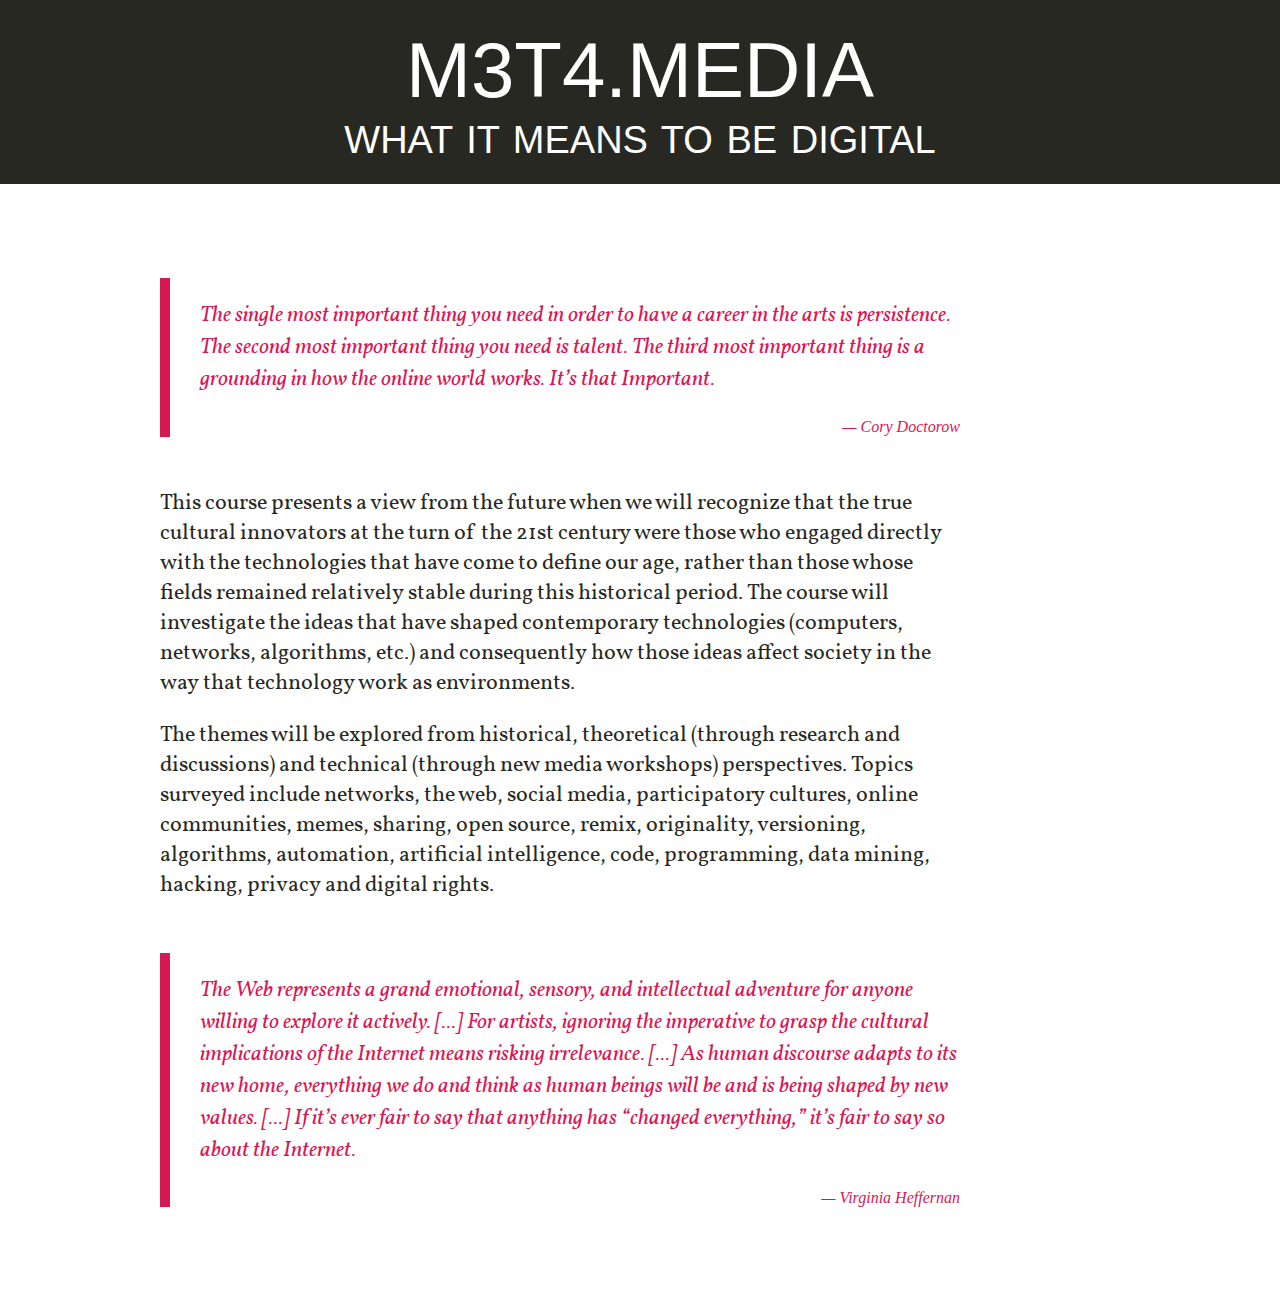
==== index.html @ 71fd93f4 "created initial index page" ====
<!DOCTYPE html>
<html lang="en" dir="ltr">

<head>

  <title> M3T4.MEDIA </title>
  <meta name="author" content="Nick Briz">
  <meta name="description" content="Research studio course at the School of the Art Institue of Chicago about what it means to be digital.">

  <meta property="og:title" content="M3T4.MEDIA">
  <meta property="og:description" content="Research studio course at the School of the Art Institue of Chicago about what it means to be digital.">
  <!-- <meta property="og:image" content="http://euro-travel-example.com/thumbnail.jpg"> -->
  <!-- <meta property="og:url" content="http://euro-travel-example.com/index.htm"> -->
  <meta name="twitter:card" content="summary_large_image">

  <meta charset="utf-8">
  <meta name="viewport" content="width=device-width, initial-scale=1">

  <link rel="icon" type="image/png" href="images/favicon.gif">
  <link rel="stylesheet" href="css/normalize.css">
  <link rel="stylesheet" href="css/styles.css">

</head>

<body>

  <header>
    <h1> M3T4.MEDIA </h1>
    <h2> what it means to be digital </h2>
  </header>

  <section>

    <div class="container">
      <blockquote cite="https://www.goodreads.com/book/show/20763766-information-doesn-t-want-to-be-free">
        <p>The single most important thing you need in order to have a career in the arts is persistence. The second most important thing you need is talent. The third most important thing is a grounding in how the online world works. It’s that Important.</p>
        <cite>
          <a href="https://www.goodreads.com/book/show/20763766-information-doesn-t-want-to-be-free" target="_blank">Cory Doctorow</a>
        </cite>
      </blockquote>
    </div>

    <div class="container">
      <article>
        <p>This course presents a view from the future when we will recognize that the true cultural innovators at the turn of the 21st century were those who engaged directly with the technologies that have come to define our age, rather than those whose fields remained relatively stable during this historical period. The course will investigate the ideas that have shaped contemporary technologies (computers, networks, algorithms, etc.) and consequently how those ideas affect society in the way that technology work as environments.</p>
        <p>The themes will be explored from historical, theoretical (through research and discussions) and technical (through new media workshops) perspectives. Topics surveyed include networks, the web, social media, participatory cultures, online communities, memes, sharing, open source,  remix, originality, versioning, algorithms, automation, artificial intelligence, code, programming, data mining, hacking, privacy and digital rights.</p>
      </article>
    </div>

    <div class="container">
      <blockquote cite="https://www.goodreads.com/book/show/23492802-magic-and-loss">
        <p>The Web represents a grand emotional, sensory, and intellectual adventure for anyone willing to explore it actively. [...] For artists, ignoring the imperative to grasp the cultural implications of the Internet means risking irrelevance. [...] As human discourse adapts to its new home, everything we do and think as human beings will be and is being shaped by new values. [...] If it’s ever fair to say that anything has “changed everything,” it’s fair to say so about the Internet.</p>
        <cite>
          <a href="https://www.goodreads.com/book/show/23492802-magic-and-loss" target="_blank">Virginia Heffernan</a>
        </cite>
      </blockquote>
    </div>


  </section>


</body>

</html>
---- css/styles.css ----
/*         -         -         -         -         -          -          -          -           */
/*      styles below inspired by >>> http://jackschaedler.github.io/circles-sines-signals/      */
/*         -         -         -         -         --          -          -                     */

/* ~'~._.~'~._.~'~._.~'~._.~'~._.~'~. GENERAL '~._.~'~._.~'~._.~'~._.~'~._.~'~*/
/* ~'~._.~'~._.~'~._.~'~._.~'~._.~'~._.~'~._.~'~._.~'~._.~'~._.~'~._.~'~._.~'~*/

:root {
  --pink: #de4173;
  --red: #D71855;
  --blue: #00BEE3;
  --grey1: #272822;
  --grey2: #555;
  --grey3: #777;
  --grey4: #c1c1c0;
  --grey5: #f8f8f8;
}

*, *:before, *:after {
  -moz-box-sizing:border-box;
  -webkit-box-sizing:border-box;
  box-sizing:border-box;
}

html {
  -moz-osx-font-smoothing: grayscale;
  -webkit-font-smoothing: antialiased;
  font-smoothing: antialiased;
  text-rendering: optimizeLegibility;
}

body {
  background-color:#fff;
  color: var(--grey2);
}

a {
  color: var(--red);
  text-decoration:none;
}
a:hover { text-decoration: underline; }
a.nou:hover { text-decoration: none; }

hr {
  border: 1px solid var(--grey4);
  margin: 30px auto;
}

::-moz-selection {
  background: var(--red);
  color:#fff;
  text-shadow:none;
}
::selection {
  background: var(--red);
  color:#fff;
  text-shadow:none;
}

/* ~'~._.~'~._.~'~._.~'~._.~'~._.~'~. TYPEOGRAPHY .~'~._.~'~._.~'~._.~'~._.~'~*/
/* ~'~._.~'~._.~'~._.~'~._.~'~._.~'~._.~'~._.~'~._.~'~._.~'~._.~'~._.~'~._.~'~*/


@font-face {
  font-family: 'Lato';
  font-style: normal;
  font-weight: 400;
  src: local('Lato Regular'), local('Lato-Regular'), url('fonts/lato-reg.woff2') format('woff2');
}

@font-face {
  font-family: 'Lato';
  font-style: normal;
  font-weight: 700;
  src: local('Lato Bold'), local('Lato-Bold'), url('fonts/lato-bold.woff2') format('woff2');
}

@font-face {
  font-family: 'Vollkorn';
  font-style: normal;
  font-weight: 400;
  src: local('Vollkorn Regular'), local('Vollkorn-Regular'), url('fonts/vollkorn-reg.woff2') format('woff2');
}

@font-face {
  font-family: 'Vollkorn';
  font-style: italic;
  font-weight: 400;
  src: local('Vollkorn Italic'), local('Vollkorn-Italic'), url('fonts/vollkorn-italic.woff2') format('woff2');
}

@font-face {
  font-family: 'inconsolata';
  src: url('fonts/inconsolata.woff') format('woff');
  font-weight: normal;
  font-style: normal;
}

h1, h2, h3, h4, h5 {
  font-family: "Lato",sans-serif;
  font-weight:300;
  word-spacing:3px;
  color: var(--grey2);
  line-height:1;
  margin:0; margin-bottom:23px;
  text-transform:uppercase;
  text-align: left;
}

h1 {
  font-family: "inconsolata";
  font-size:58px;
  line-height:1.3em;
  color: #000;
  margin-bottom:0px;
  font-weight:600;
  text-align: center;
}
@media (min-width:640px) {
  h1 { font-size:78px; }
}

h2 {
  font-size: 38px;
  color: var(--grey1);
  margin: 0px 0px 5px;
}
h3 {
  font-size: 18px;
  color: var(--grey3);
}

p {
  max-width: 800px;
  text-align: left;
  font-size: 22px;
  line-height: 30px;
  font-family: "Vollkorn", serif;
  color: var(--grey1);
}

blockquote {
  border-left: 10px solid var(--red);
  padding-left: 30px;
  max-width: 800px;
  margin: 30px 0px;
}
blockquote p {
  color: var(--red);
  font-style: italic;
  line-height: 32px;
}
cite {
  color: var(--red);
  float:right;
}
cite:before {
  content:"— ";
  color: var(--red);
}

/* ol, ul.syllabus {
  text-align: left;
  font-size: 24px;
  margin-left: 30px;
}

ul.syllabus-sub {
  text-align: left;
  font-size: 16px;
  margin-left: -20px;
} */

a.inactive { color: var(--grey3); }


/* ~ ~ ~ ~ inline code samples ~ ~ ~ ~  */
.k {
  color: var(--pink);
  background-color: var(--grey5);
  border-radius: 3px;
  border: 1px solid #AAA;
  font-family: "inconsolata",Consolas,"Liberation Mono",Courier,monospace;
  font-size: 0.8rem;
  padding: 0.1rem 0.3rem;
  position: relative;
  top: -1px;
  white-space: nowrap;
}

pre {
  color: #444;
  width:100%;
  text-align: left;
  border-radius: 15px;
}
/*highlight overrides*/
.hljs-keyword { color: #66D9EF; }
.hljs-tag .hljs-value,{ color: #E6DB74; }

/* ~'~._.~'~._.~'~._.~'~._.~'~._.~'~. LAYOUT ~'~._.~'~._.~'~._.~'~._.~'~._.~'~*/
/* ~'~._.~'~._.~'~._.~'~._.~'~._.~'~._.~'~._.~'~._.~'~._.~'~._.~'~._.~'~._.~'~*/

header {
  background-color: var(--grey1);
  padding: 20px
}
header h1, header h2 {
  color:#fff;
  font-family: sans-serif;
  font-weight: 100;
  text-align: center;
}

section {
  text-align: center;
  padding:32px 0;
}
@media (min-width:640px) {
  section { padding:64px 0; }
}

.video-section {
  width: 100%;
  max-width: 1400px;
  margin: 0 auto;
  padding: 20px;
  display: flex;
}

.section-header{
  margin: 0 auto 50px auto;
  max-width: 960px;
  width: 90%;
}

.wrap {
  margin: 0 auto;
  max-width: 960px;
  width: 90%;
}
.container {
  margin: 0 auto;
  max-width: 960px;
  width: 90%;
  display: flex;
}

article { flex-grow: 2; }

aside {
  flex: 0 0 25%;
  font-size: 14px;
  text-align: left;
  padding-left: 20px;
}

aside div { margin-bottom:20px; }

/* ~'~._.~'~._.~'~._.~'~._.~'~._.~'~._ MISC .~'~._.~'~._.~'~._.~'~._.~'~._.~'~*/
/* ~'~._.~'~._.~'~._.~'~._.~'~._.~'~._.~'~._.~'~._.~'~._.~'~._.~'~._.~'~._.~'~*/

.button {
  background: var(--red);
  border: 0;
  padding: 15px;
  color: #fff;
  border-radius: 10px;
  margin:0 5px;
  font-family: sans-serif;
}

.rwd {
  max-width: 100%;
}

.youtube {
  width: 100%;
  height: 560px;
}
@media (max-width: 767px) {
  .youtube { height: auto; }
}
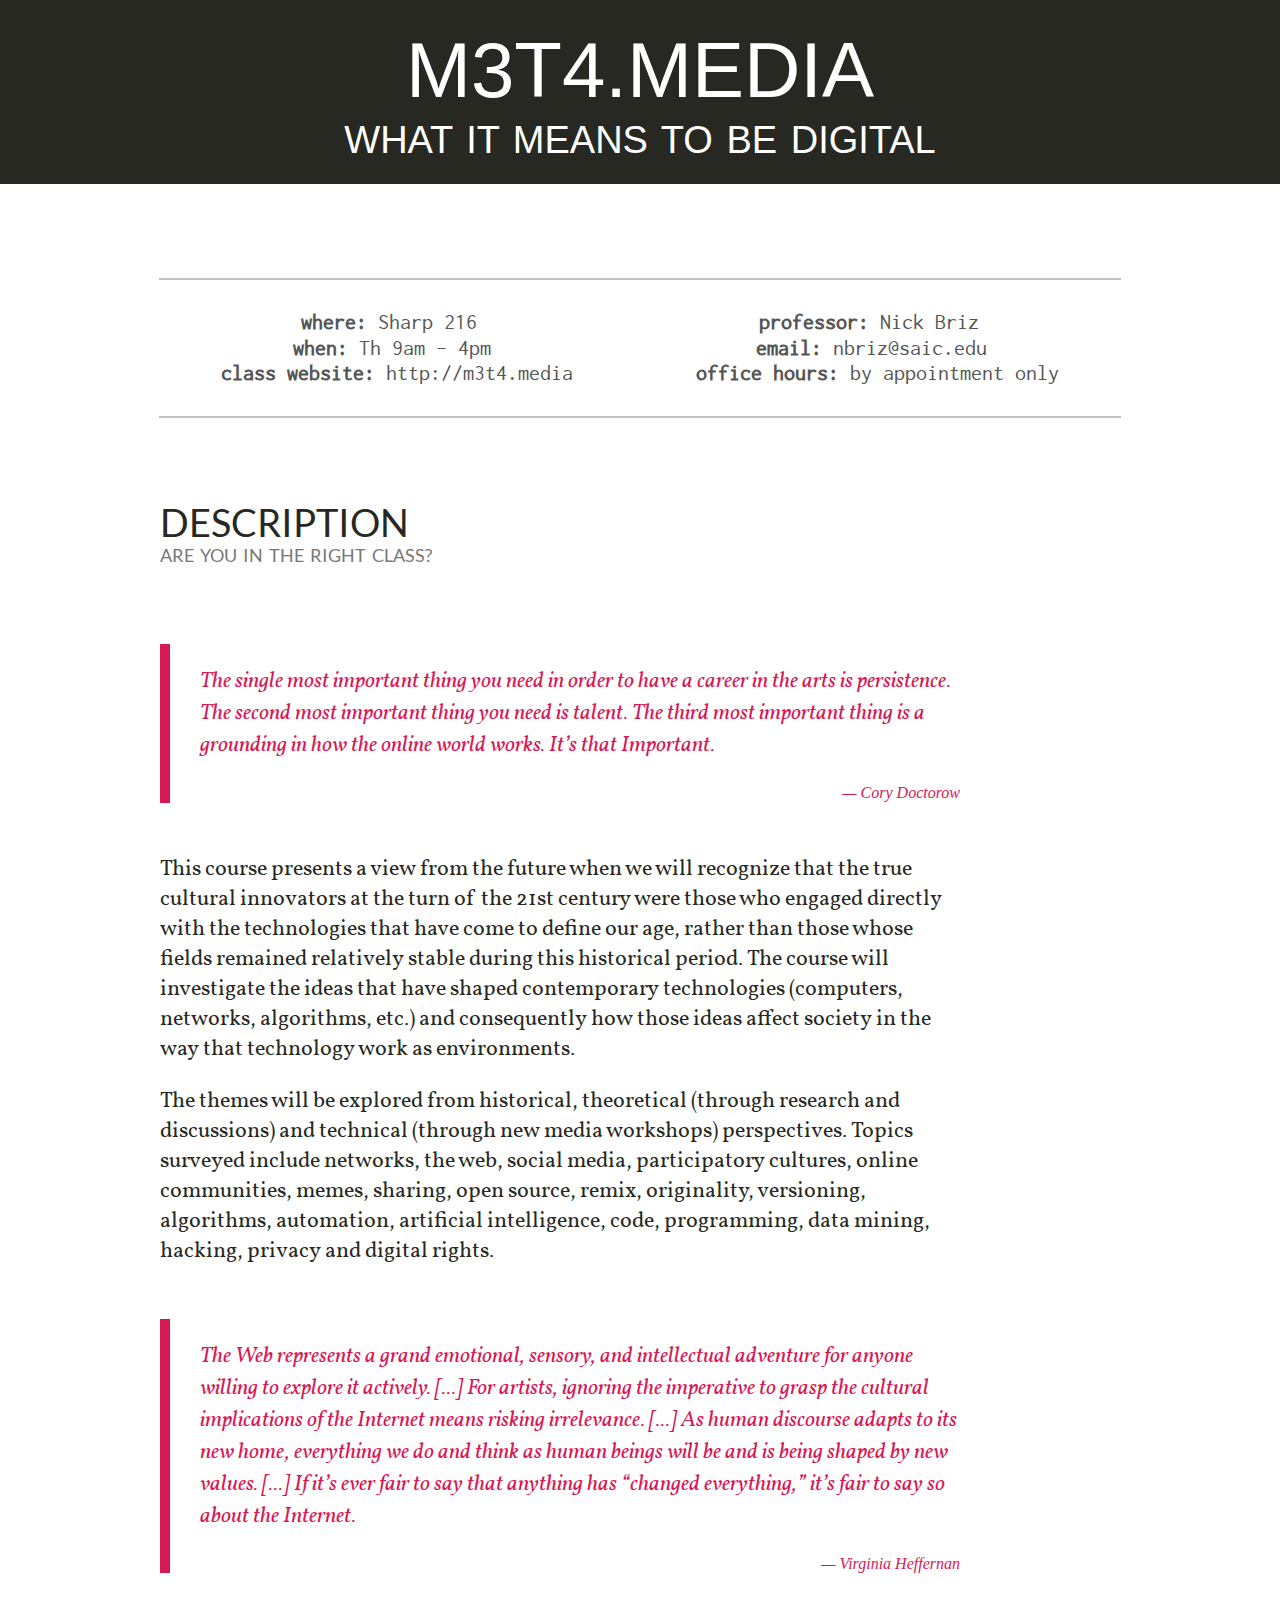
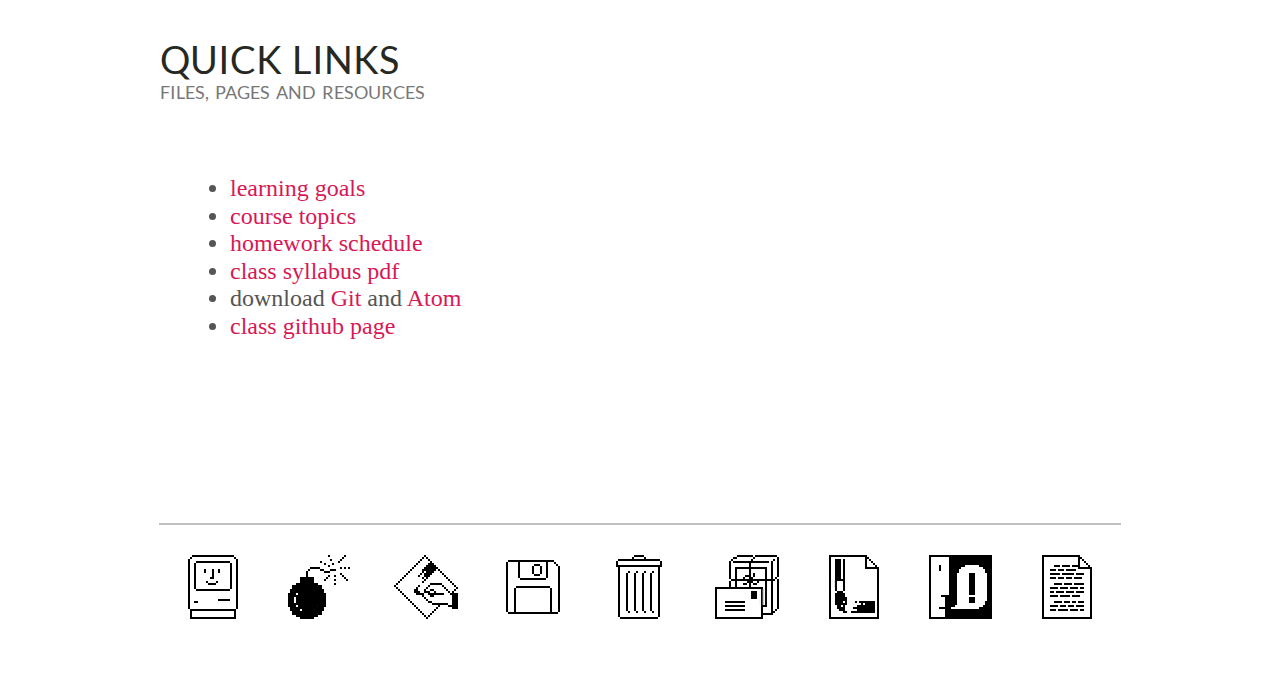
==== commit 10483fb1: "added sub pages" ====
--- a/index.html
+++ b/index.html
@@ -9,14 +9,14 @@
 
   <meta property="og:title" content="M3T4.MEDIA">
   <meta property="og:description" content="Research studio course at the School of the Art Institue of Chicago about what it means to be digital.">
-  <!-- <meta property="og:image" content="http://euro-travel-example.com/thumbnail.jpg"> -->
-  <!-- <meta property="og:url" content="http://euro-travel-example.com/index.htm"> -->
+  <meta property="og:image" content="http://m3t4.media/images/metamedia.png">
+  <meta property="og:url" content="http://m3t4.media">
   <meta name="twitter:card" content="summary_large_image">
 
   <meta charset="utf-8">
   <meta name="viewport" content="width=device-width, initial-scale=1">
 
-  <link rel="icon" type="image/png" href="images/favicon.gif">
+  <link rel="icon" type="image/png" href="images/icons/sk.gif">
   <link rel="stylesheet" href="css/normalize.css">
   <link rel="stylesheet" href="css/styles.css">
 
@@ -30,6 +30,43 @@
   </header>
 
   <section>
+
+    <hr>
+
+    <div class="row-class-info">
+      <div>
+        <span>where:</span> <span>Sharp 216</span>
+      </div>
+      <div>
+        <span>professor:</span> <span>Nick Briz</span>
+      </div>
+    </div>
+    <div class="row-class-info">
+      <div>
+        <span>when:</span> <span>Th 9am - 4pm</span>
+      </div>
+      <div>
+        <span>email:</span> <span>nb<i></i>riz@sa<i></i>ic.edu </span>
+      </div>
+    </div>
+    <div class="row-class-info">
+      <div>
+        <span>class website:</span> <span>http://m3t4.media</span>
+      </div>
+      <div>
+        <span>office hours:</span> <span>by appointment only</span>
+      </div>
+    </div>
+
+    <hr>
+    <br>
+    <br>
+    <br>
+
+    <div class="section-header">
+      <h2>Description</h2>
+      <h3>are you in the right class?</h3>
+    </div>
 
     <div class="container">
       <blockquote cite="https://www.goodreads.com/book/show/20763766-information-doesn-t-want-to-be-free">
@@ -56,9 +93,41 @@
       </blockquote>
     </div>
 
+    <br>
+    <br>
+
+    <div class="section-header">
+      <h2>Quick Links</h2>
+      <h3>Files, Pages and Resources</h3>
+    </div>
+
+    <div class="container">
+      <ul>
+        <li><a href="goals.html">learning goals</a></li>
+        <li><a href="topics.html">course topics</a></li>
+        <li><a href="homework.html">homework schedule</a></li>
+        <li><a href="files/M3T4.MEDIA-2019-syllabus.pdf">class syllabus pdf</a></li>
+        <li>download <a href="https://git-scm.com/downloads" target="_blank">Git</a> and <a href="https://atom.io/" target="_blank">Atom</a> </li>
+        <li><a href="https://github.com/M3T4MEDIA" target="_blank">class github page</a></li>
+      </ul>
+    </div>
 
   </section>
 
+  <section>
+    <hr>
+    <div class="row-class-info">
+      <img src="images/icons/kare00.png" alt="Susan Kare Icon">
+      <img src="images/icons/kare09.png" alt="Susan Kare Icon">
+      <img src="images/icons/kare11.png" alt="Susan Kare Icon">
+      <img src="images/icons/kare12.png" alt="Susan Kare Icon">
+      <img src="images/icons/kare02.png" alt="Susan Kare Icon">
+      <img src="images/icons/kare15.png" alt="Susan Kare Icon">
+      <img src="images/icons/kare14.png" alt="Susan Kare Icon">
+      <img src="images/icons/kare05.png" alt="Susan Kare Icon">
+      <img src="images/icons/kare06.png" alt="Susan Kare Icon">
+    </div>
+  </section>
 
 </body>
 
--- a/css/styles.css
+++ b/css/styles.css
@@ -44,6 +44,8 @@
 hr {
   border: 1px solid var(--grey4);
   margin: 30px auto;
+  max-width: 960px;
+  width: 90%;
 }
 
 ::-moz-selection {
@@ -159,13 +161,13 @@
   color: var(--red);
 }
 
-/* ol, ul.syllabus {
+ol, ul {
   text-align: left;
   font-size: 24px;
   margin-left: 30px;
 }
 
-ul.syllabus-sub {
+/* ul.syllabus-sub {
   text-align: left;
   font-size: 16px;
   margin-left: -20px;
@@ -246,6 +248,7 @@
   display: flex;
 }
 
+
 article { flex-grow: 2; }
 
 aside {
@@ -269,11 +272,42 @@
   margin:0 5px;
   font-family: sans-serif;
 }
+.button:hover {
+  text-decoration: none;
+  background: var(--blue);
+}
+
+.row-class-info {
+  font-family: "inconsolata",Consolas,"Liberation Mono",Courier,monospace;
+  font-size:22px;
+  margin: 0 auto;
+  max-width: 960px;
+  width: 90%;
+  display: flex;
+  justify-content: space-around;
+}
+
+.row-class-info > div > span:nth-child(1) {
+  text-align: right;
+  font-weight: bold;
+}
+
+.right { text-align: right; }
 
 .rwd {
   max-width: 100%;
 }
-
+.full {
+  display: block;
+  width:100%;
+}
+
+.caption {
+  padding: 10px;
+  font-family: "Vollkorn", serif;
+  font-style: italic;
+  color: var(--grey3);
+}
 .youtube {
   width: 100%;
   height: 560px;
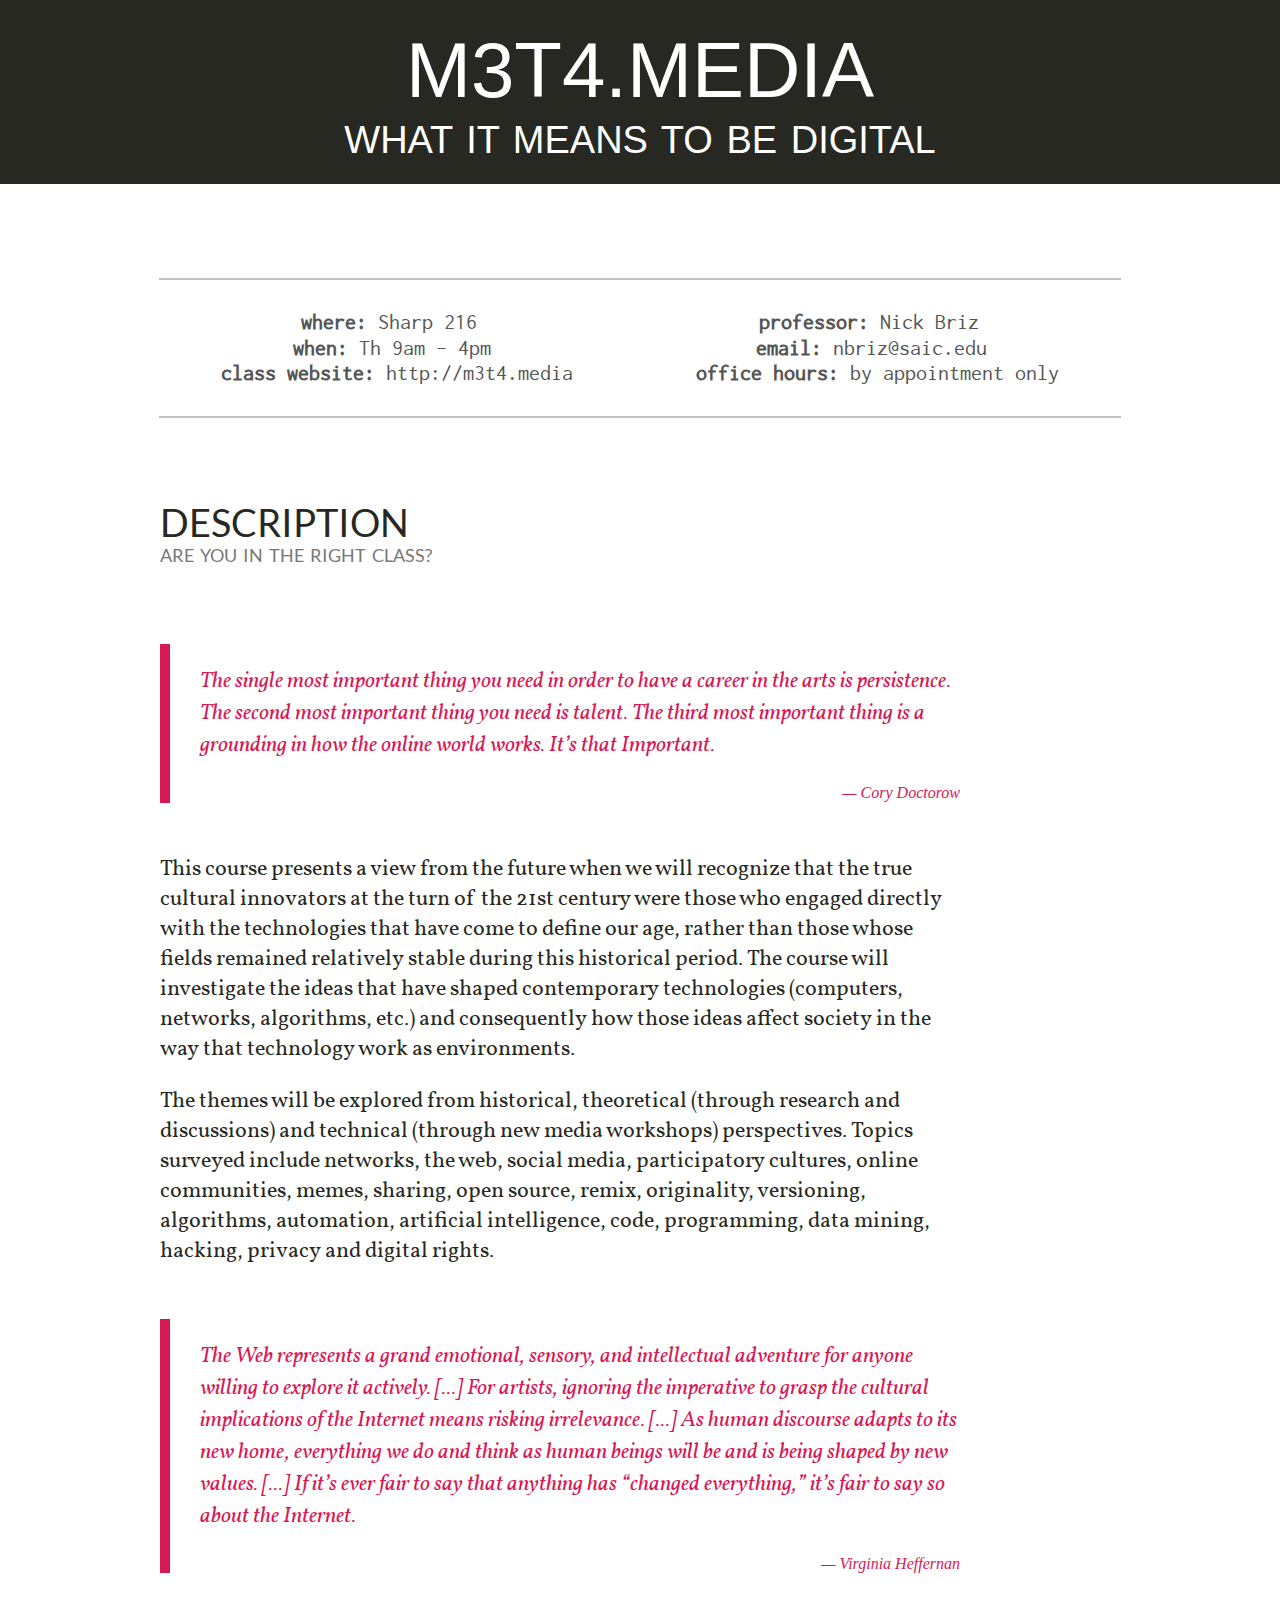
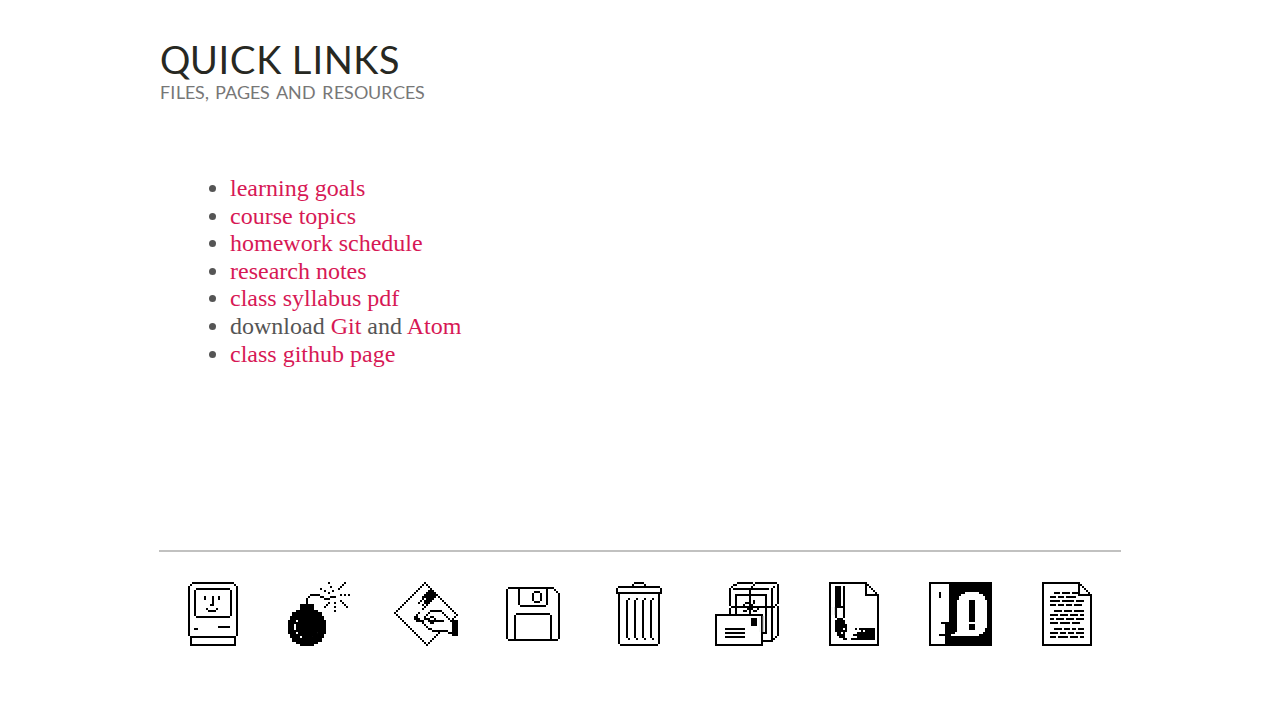
==== commit 468112aa: "added link to research notes" ====
--- a/index.html
+++ b/index.html
@@ -106,6 +106,7 @@
         <li><a href="goals.html">learning goals</a></li>
         <li><a href="topics.html">course topics</a></li>
         <li><a href="homework.html">homework schedule</a></li>
+        <li><a href="https://github.com/M3T4MEDIA/notes/blob/master/intro/research-notes.md">research notes</a></li>
         <li><a href="files/M3T4.MEDIA-2019-syllabus.pdf">class syllabus pdf</a></li>
         <li>download <a href="https://git-scm.com/downloads" target="_blank">Git</a> and <a href="https://atom.io/" target="_blank">Atom</a> </li>
         <li><a href="https://github.com/M3T4MEDIA" target="_blank">class github page</a></li>
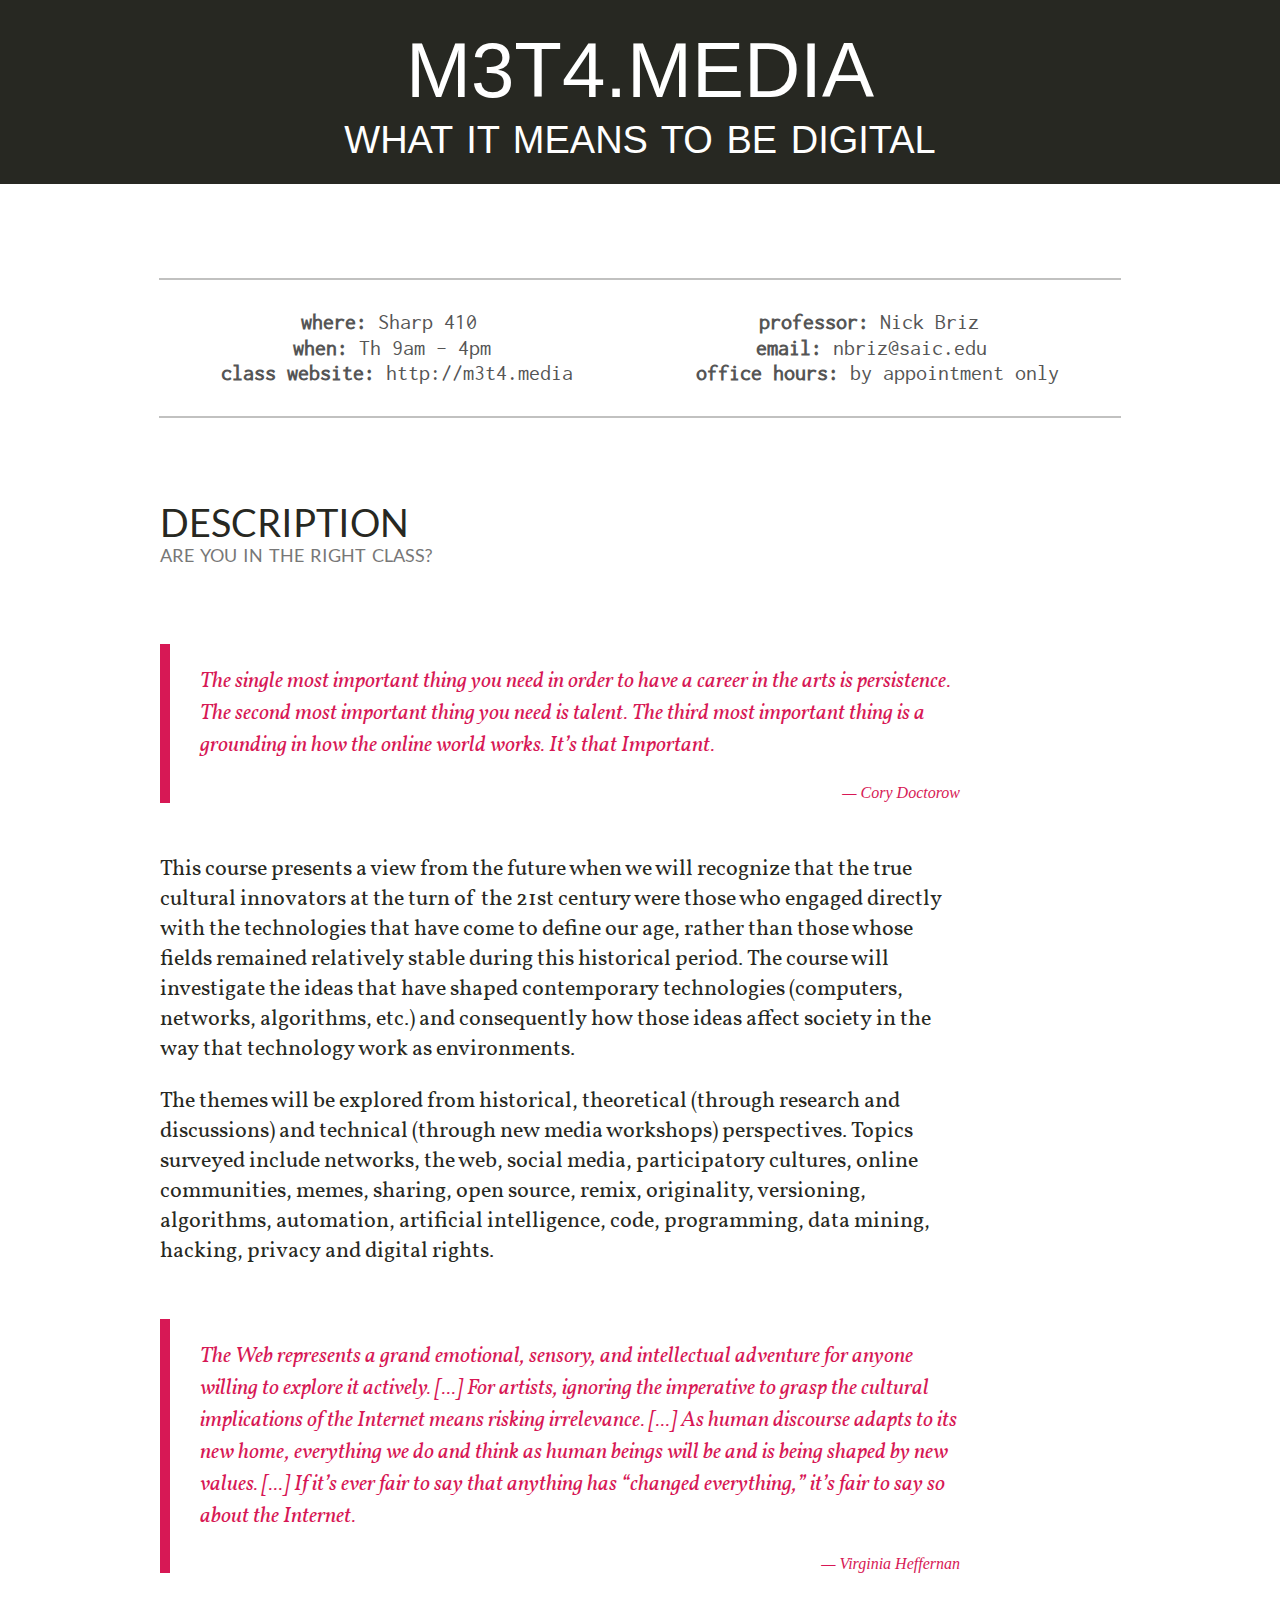
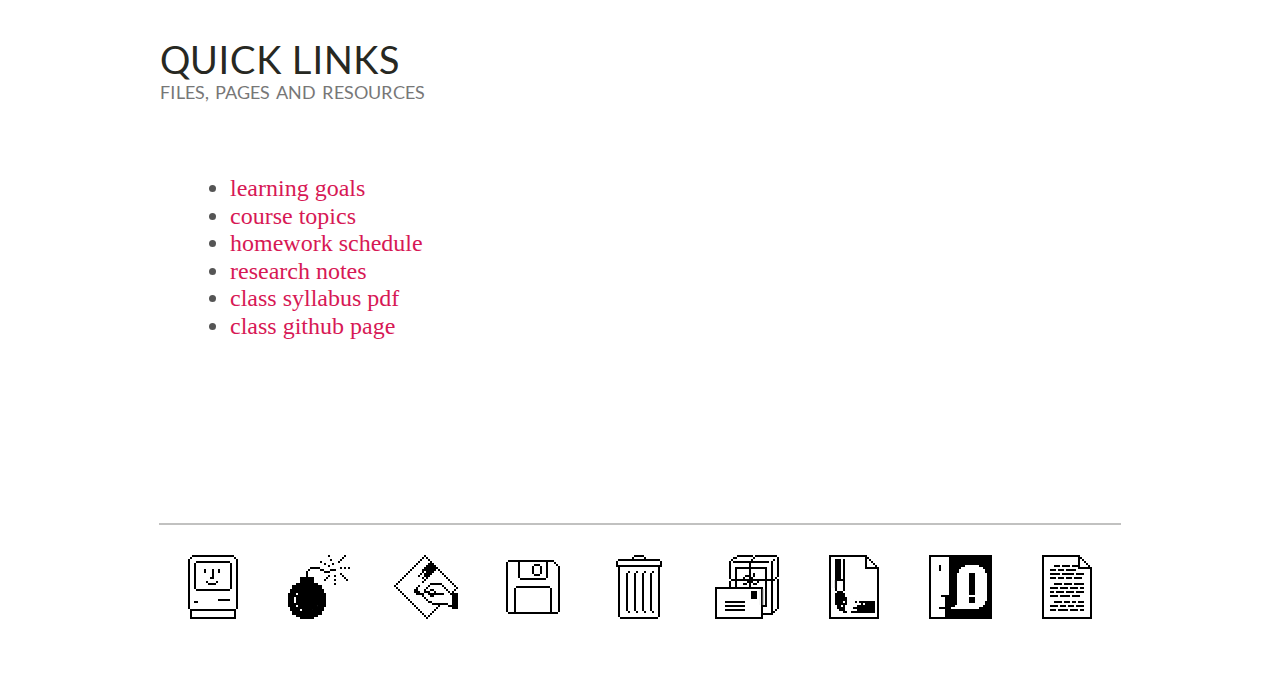
==== commit f896e9d0: "updated for 2020" ====
--- a/index.html
+++ b/index.html
@@ -35,7 +35,7 @@
 
     <div class="row-class-info">
       <div>
-        <span>where:</span> <span>Sharp 216</span>
+        <span>where:</span> <span>Sharp 410</span>
       </div>
       <div>
         <span>professor:</span> <span>Nick Briz</span>
@@ -107,8 +107,7 @@
         <li><a href="topics.html">course topics</a></li>
         <li><a href="homework.html">homework schedule</a></li>
         <li><a href="https://github.com/M3T4MEDIA/notes/blob/master/intro/research-notes.md">research notes</a></li>
-        <li><a href="files/M3T4.MEDIA-2019-syllabus.pdf">class syllabus pdf</a></li>
-        <li>download <a href="https://git-scm.com/downloads" target="_blank">Git</a> and <a href="https://atom.io/" target="_blank">Atom</a> </li>
+        <li><a href="files/M3T4.MEDIA-2020-syllabus.pdf">class syllabus pdf</a></li>
         <li><a href="https://github.com/M3T4MEDIA" target="_blank">class github page</a></li>
       </ul>
     </div>
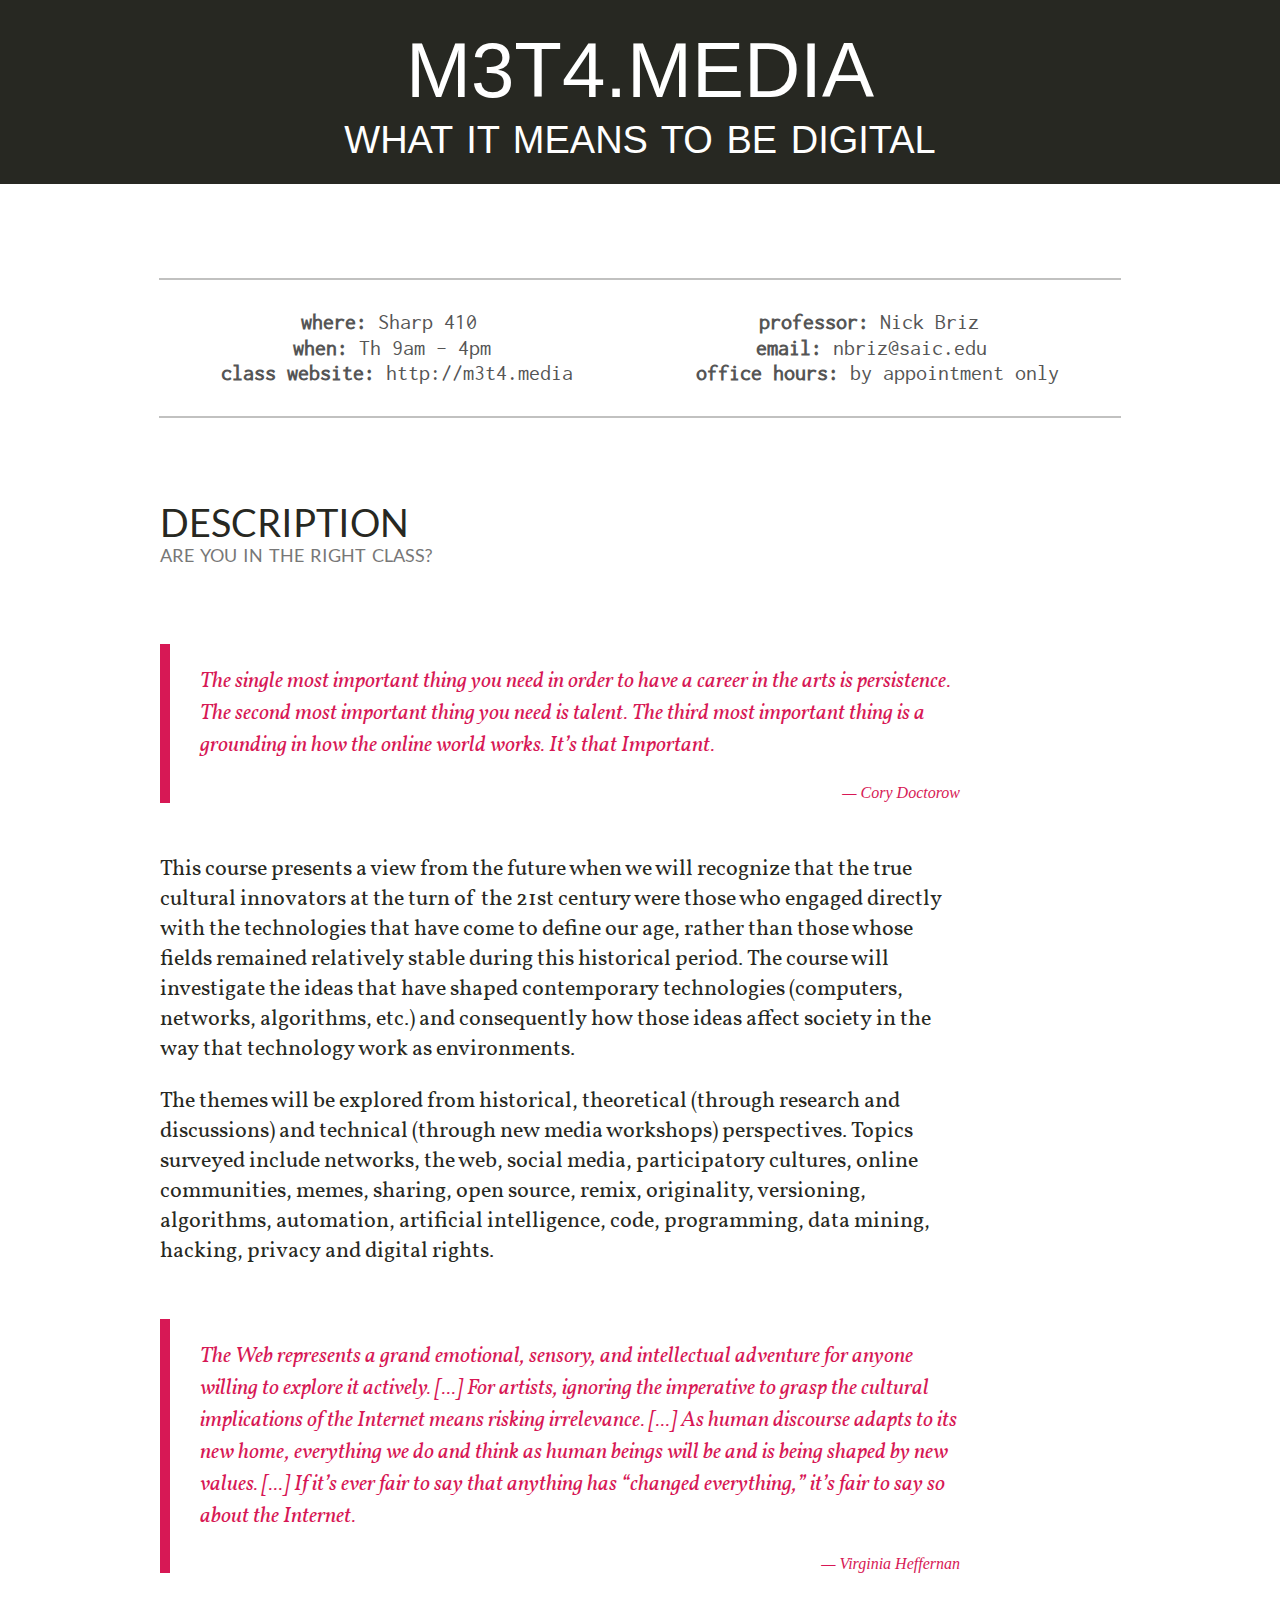
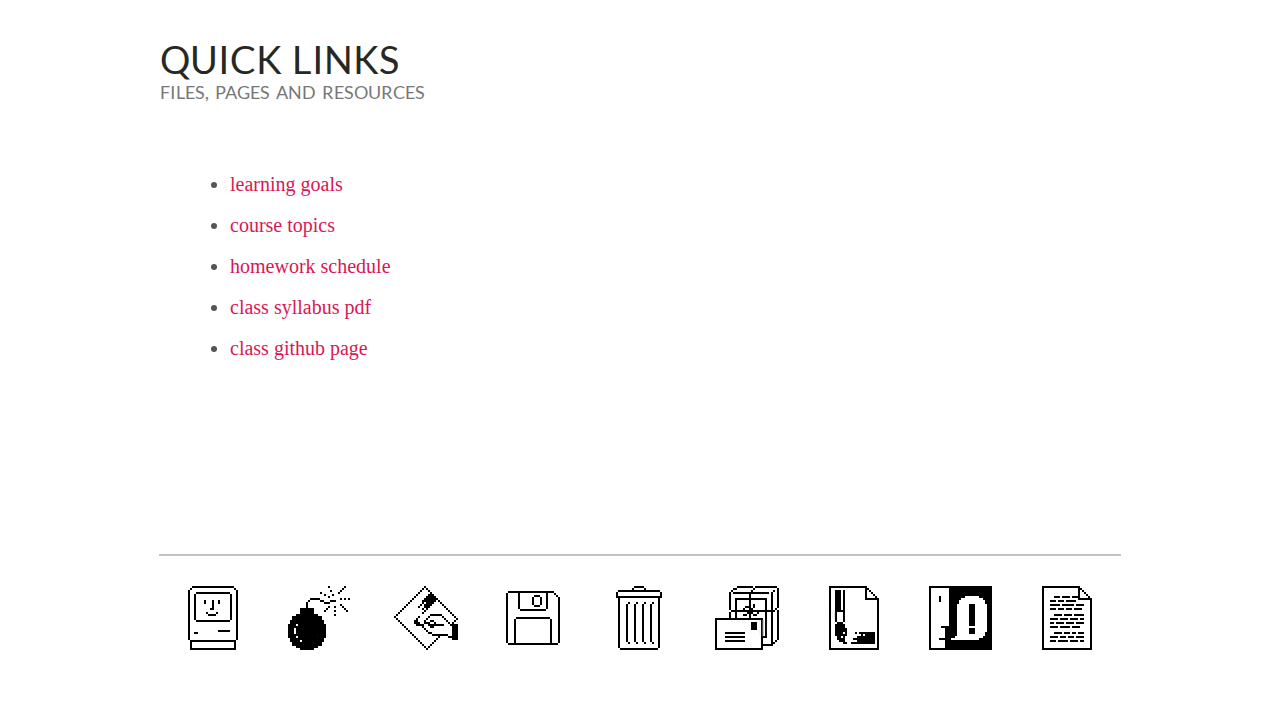
==== commit 26a92a53: "updated links" ====
--- a/index.html
+++ b/index.html
@@ -106,7 +106,6 @@
         <li><a href="goals.html">learning goals</a></li>
         <li><a href="topics.html">course topics</a></li>
         <li><a href="homework.html">homework schedule</a></li>
-        <li><a href="https://github.com/M3T4MEDIA/notes/blob/master/intro/research-notes.md">research notes</a></li>
         <li><a href="files/M3T4.MEDIA-2020-syllabus.pdf">class syllabus pdf</a></li>
         <li><a href="https://github.com/M3T4MEDIA" target="_blank">class github page</a></li>
       </ul>
--- a/css/styles.css
+++ b/css/styles.css
@@ -163,8 +163,13 @@
 
 ol, ul {
   text-align: left;
-  font-size: 24px;
+  font-size: 20px;
   margin-left: 30px;
+}
+
+li  {
+  margin-bottom: 15px;
+  line-height: 26px;
 }
 
 /* ul.syllabus-sub {
